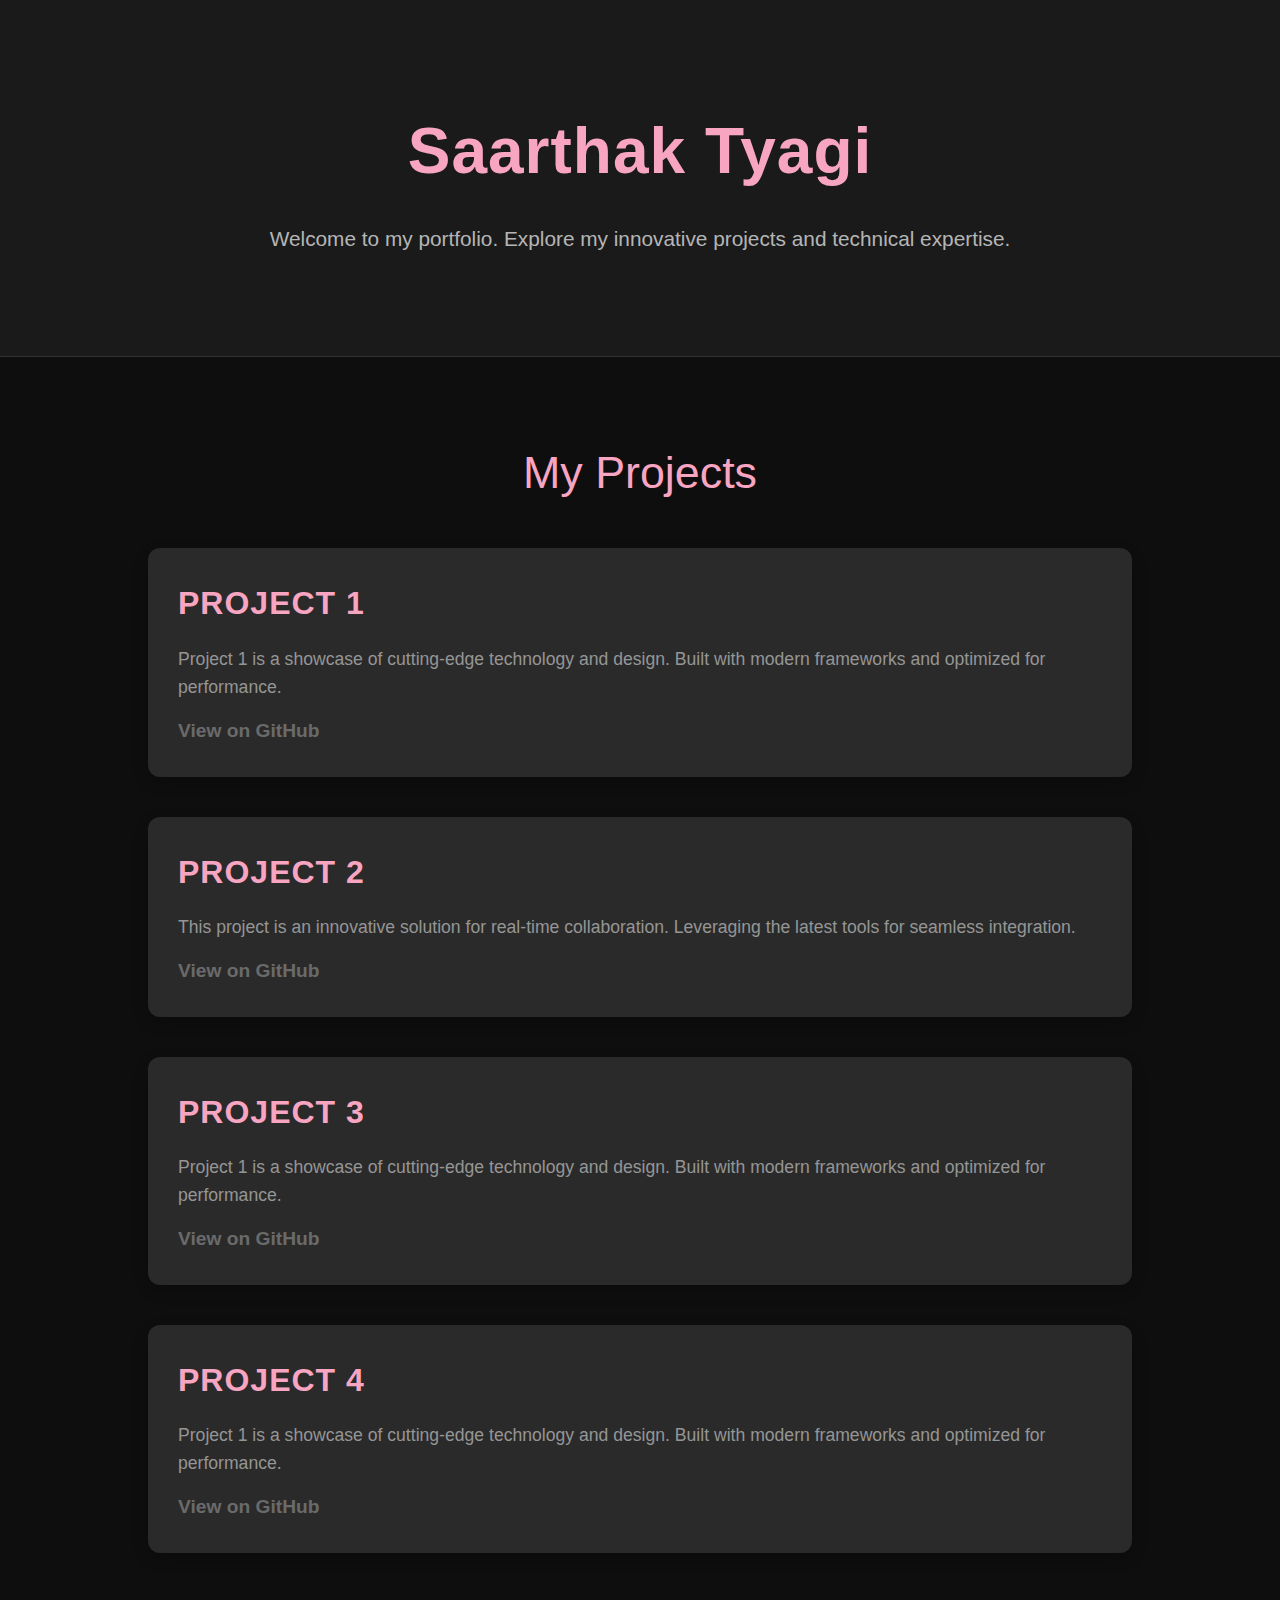
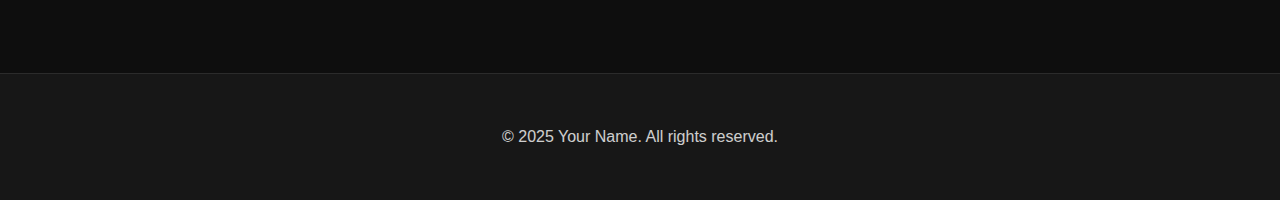
==== index.html @ bccb9c3a "Add files via upload" ====
<!DOCTYPE html>
<html lang="en">
<head>
    <meta charset="UTF-8">
    <meta name="viewport" content="width=device-width, initial-scale=1.0">
    <title>Your Portfolio</title>
    <style>
        /* General Styles */
        * {
            margin: 0;
            padding: 0;
            box-sizing: border-box;
        }

        body {
            font-family: 'Arial', sans-serif;
            background: #0e0e0e;
            color: #ececec;
            line-height: 1.6;
            padding: 0;
            margin: 0;
        }

        .container {
            width: 80%;
            margin: 0 auto;
            padding: 20px;
        }

        a {
            text-decoration: none;
            color: #6a6a6a;
            font-weight: 600;
            transition: color 0.3s ease;
        }

        a:hover {
            color: #f8a5c2;
        }

        /* Header */
        header {
            background-color: #1a1a1a;
            color: #fff;
            padding: 80px 0;
            text-align: center;
            border-bottom: 1px solid #333;
        }

        header h1 {
            font-size: 4rem;
            margin-bottom: 20px;
            letter-spacing: 1px;
            color: #f8a5c2;
        }

        header p {
            font-size: 1.3rem;
            margin-top: 10px;
            color: #dcdcdc;
            opacity: 0.8;
        }

        /* Main Section */
        main {
            padding: 60px 0;
        }

        .projects h2 {
            text-align: center;
            font-size: 2.8rem;
            margin-bottom: 40px;
            color: #f8a5c2;
            font-weight: 500;
        }

        .project {
            background-color: #2a2a2a;
            padding: 30px;
            margin-bottom: 40px;
            border-radius: 12px;
            box-shadow: 0 6px 15px rgba(0, 0, 0, 0.2);
            transition: transform 0.3s ease, box-shadow 0.3s ease;
        }

        .project:hover {
            transform: translateY(-10px);
            box-shadow: 0 10px 25px rgba(0, 0, 0, 0.3);
        }

        .project h3 {
            font-size: 2rem;
            margin-bottom: 15px;
            color: #f8a5c2;
            text-transform: uppercase;
            letter-spacing: 1px;
        }

        .project p {
            font-size: 1.1rem;
            margin-bottom: 15px;
            color: #b0b0b0;
            opacity: 0.8;
        }

        .project a {
            font-size: 1.2rem;
            color: #6a6a6a;
            transition: color 0.3s ease;
        }

        .project a:hover {
            color: #f8a5c2;
        }

        /* Footer */
        footer {
            background-color: #1a1a1a;
            color: #fff;
            text-align: center;
            padding: 30px 0;
            border-top: 1px solid #333;
            opacity: 0.8;
        }

        /* Animation */
        @keyframes fadeIn {
            0% {
                opacity: 0;
                transform: translateY(20px);
            }
            100% {
                opacity: 1;
                transform: translateY(0);
            }
        }

        .container {
            animation: fadeIn 1s ease-out;
        }

    </style>
</head>
<body>
    <header>
        <div class="container">
            <h1>Saarthak Tyagi</h1>
            <p>Welcome to my portfolio. Explore my innovative projects and technical expertise.</p>
        </div>
    </header>
    
    <main>
        <div class="container">
            <section class="projects">
                <h2>My Projects</h2>
                <div class="project">
                    <h3>Project 1</h3>
                    <p>Project 1 is a showcase of cutting-edge technology and design. Built with modern frameworks and optimized for performance.</p>
                    <a href="https://github.com/yourusername/project1" target="_blank">View on GitHub</a>
                </div>
                <div class="project">
                    <h3>Project 2</h3>
                    <p>This project is an innovative solution for real-time collaboration. Leveraging the latest tools for seamless integration.</p>
                    <a href="https://github.com/yourusername/project2" target="_blank">View on GitHub</a>
                </div>
                <div class="project">
                    <h3>Project 3</h3>
                    <p>Project 1 is a showcase of cutting-edge technology and design. Built with modern frameworks and optimized for performance.</p>
                    <a href="https://github.com/yourusername/project1" target="_blank">View on GitHub</a>
                </div>
                <div class="project">
                    <h3>Project 4</h3>
                    <p>Project 1 is a showcase of cutting-edge technology and design. Built with modern frameworks and optimized for performance.</p>
                    <a href="https://github.com/yourusername/project1" target="_blank">View on GitHub</a>
                </div>
                <!-- Add more projects here -->
            </section>
        </div>
    </main>
    
    <footer>
        <div class="container">
            <p>&copy; 2025 Your Name. All rights reserved.</p>
        </div>
    </footer>
</body>
</html>
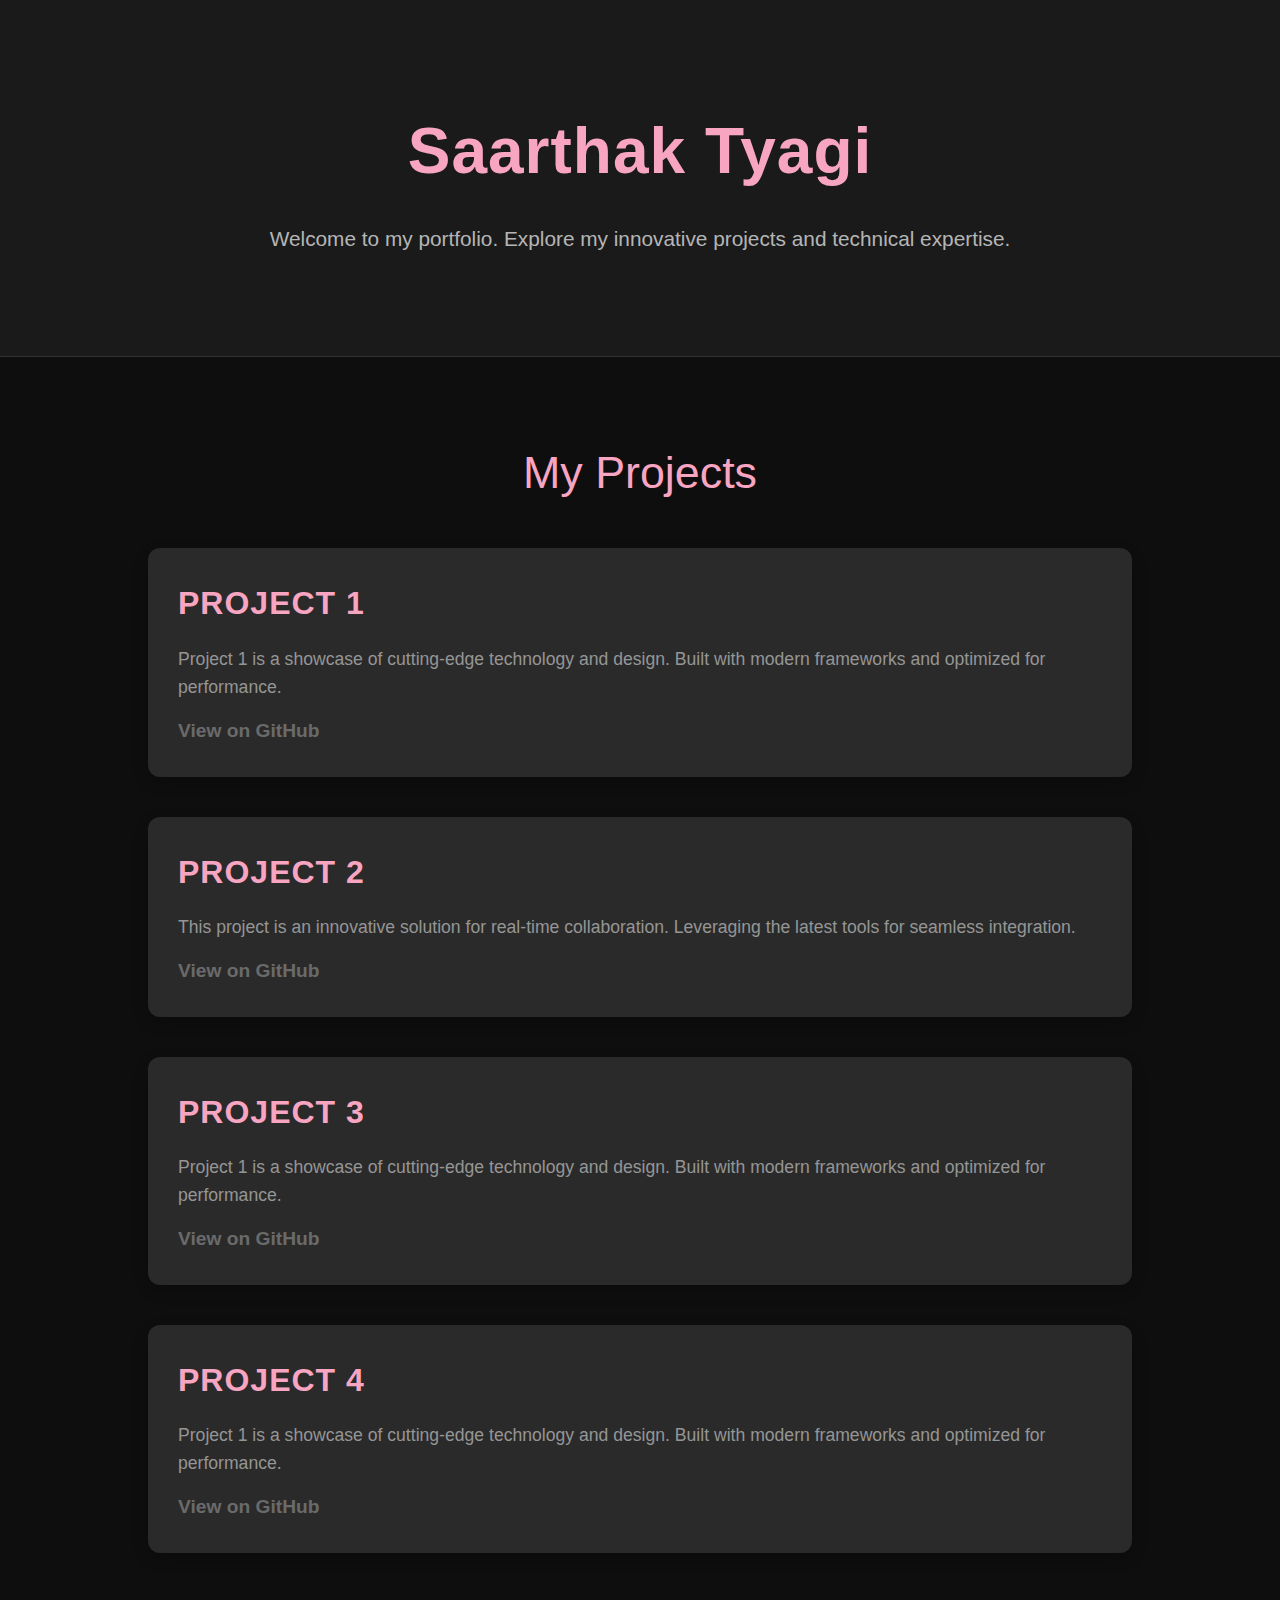
==== commit cdbd26cf: "Update index.html" ====
--- a/index.html
+++ b/index.html
@@ -179,9 +179,6 @@
     </main>
     
     <footer>
-        <div class="container">
-            <p>&copy; 2025 Your Name. All rights reserved.</p>
-        </div>
     </footer>
 </body>
 </html>
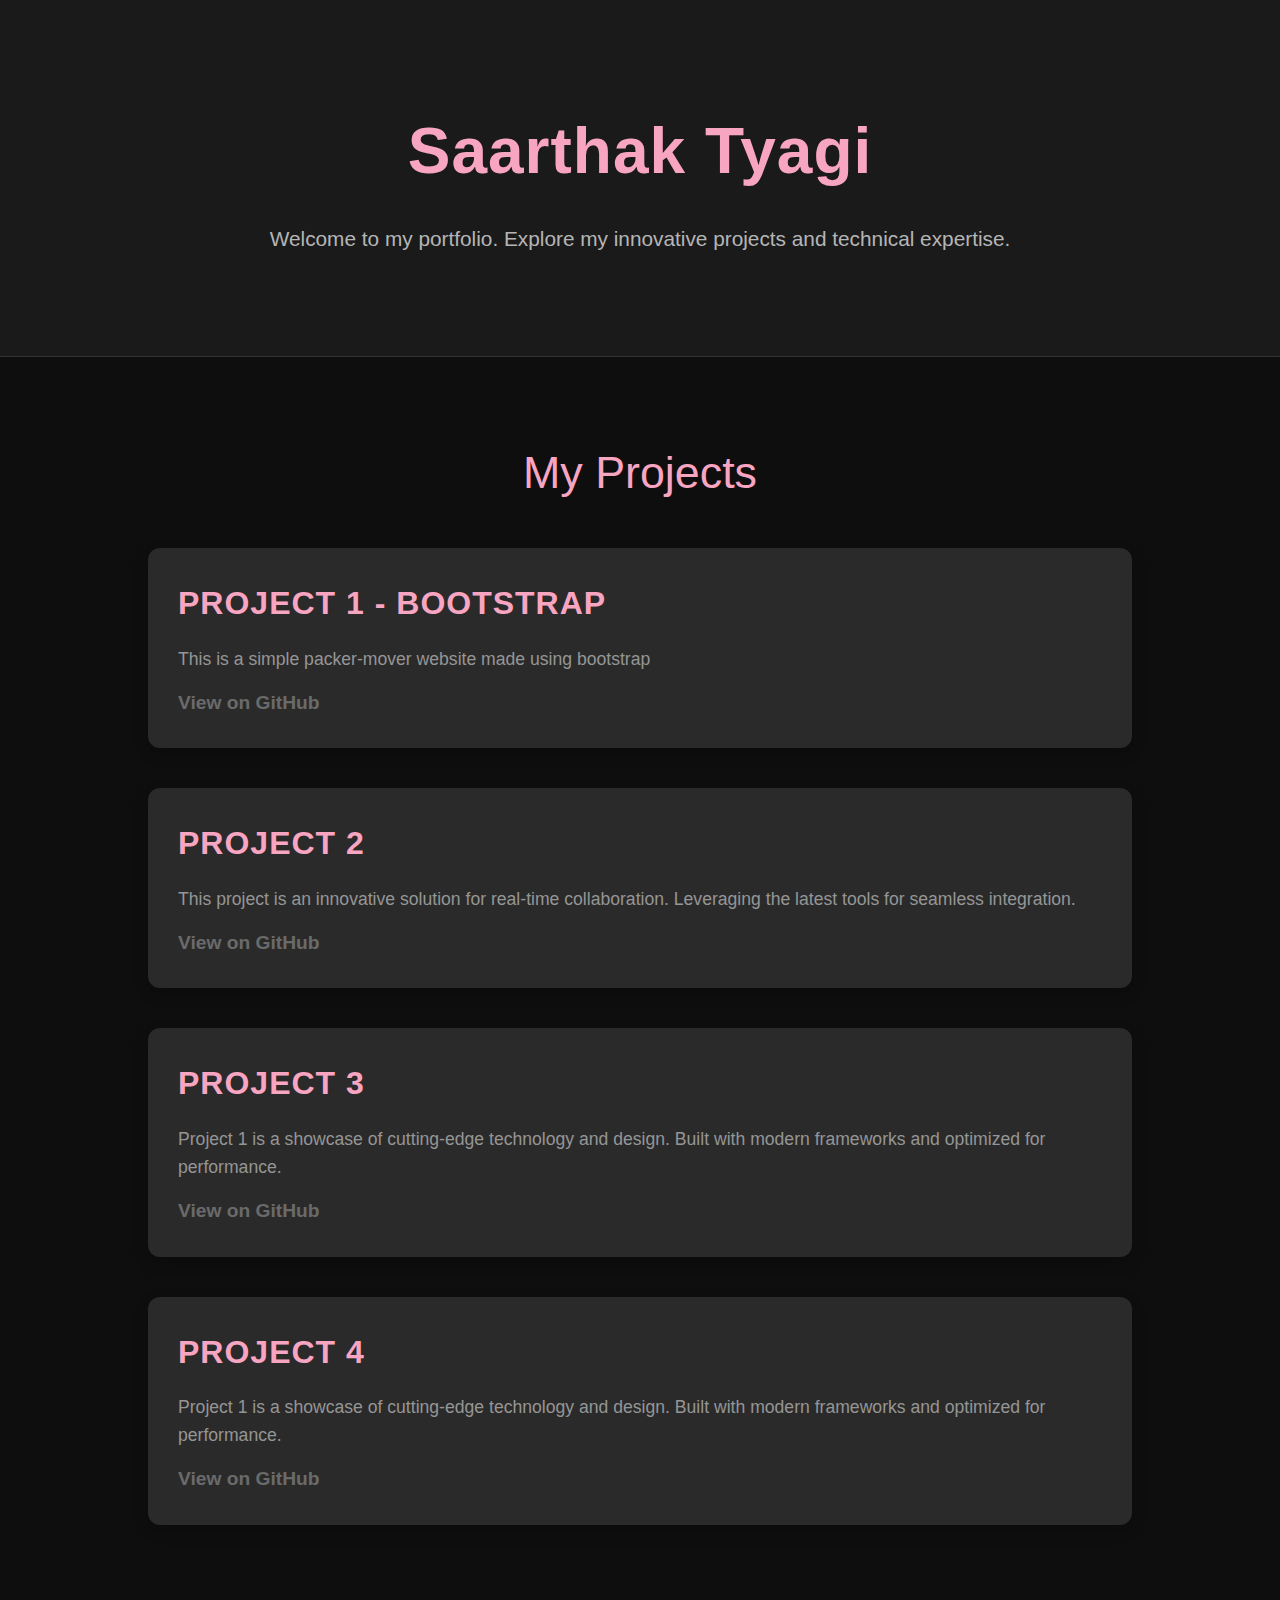
==== commit 5d7b3f74: "Update index.html" ====
--- a/index.html
+++ b/index.html
@@ -154,9 +154,9 @@
             <section class="projects">
                 <h2>My Projects</h2>
                 <div class="project">
-                    <h3>Project 1</h3>
-                    <p>Project 1 is a showcase of cutting-edge technology and design. Built with modern frameworks and optimized for performance.</p>
-                    <a href="https://github.com/yourusername/project1" target="_blank">View on GitHub</a>
+                    <h3>Project 1 - Bootstrap</h3>
+                    <p>This is a simple packer-mover website made using bootstrap</p>
+                    <a href="projects/Bootstrap Components/solution.html" target="_blank">View on GitHub</a>
                 </div>
                 <div class="project">
                     <h3>Project 2</h3>
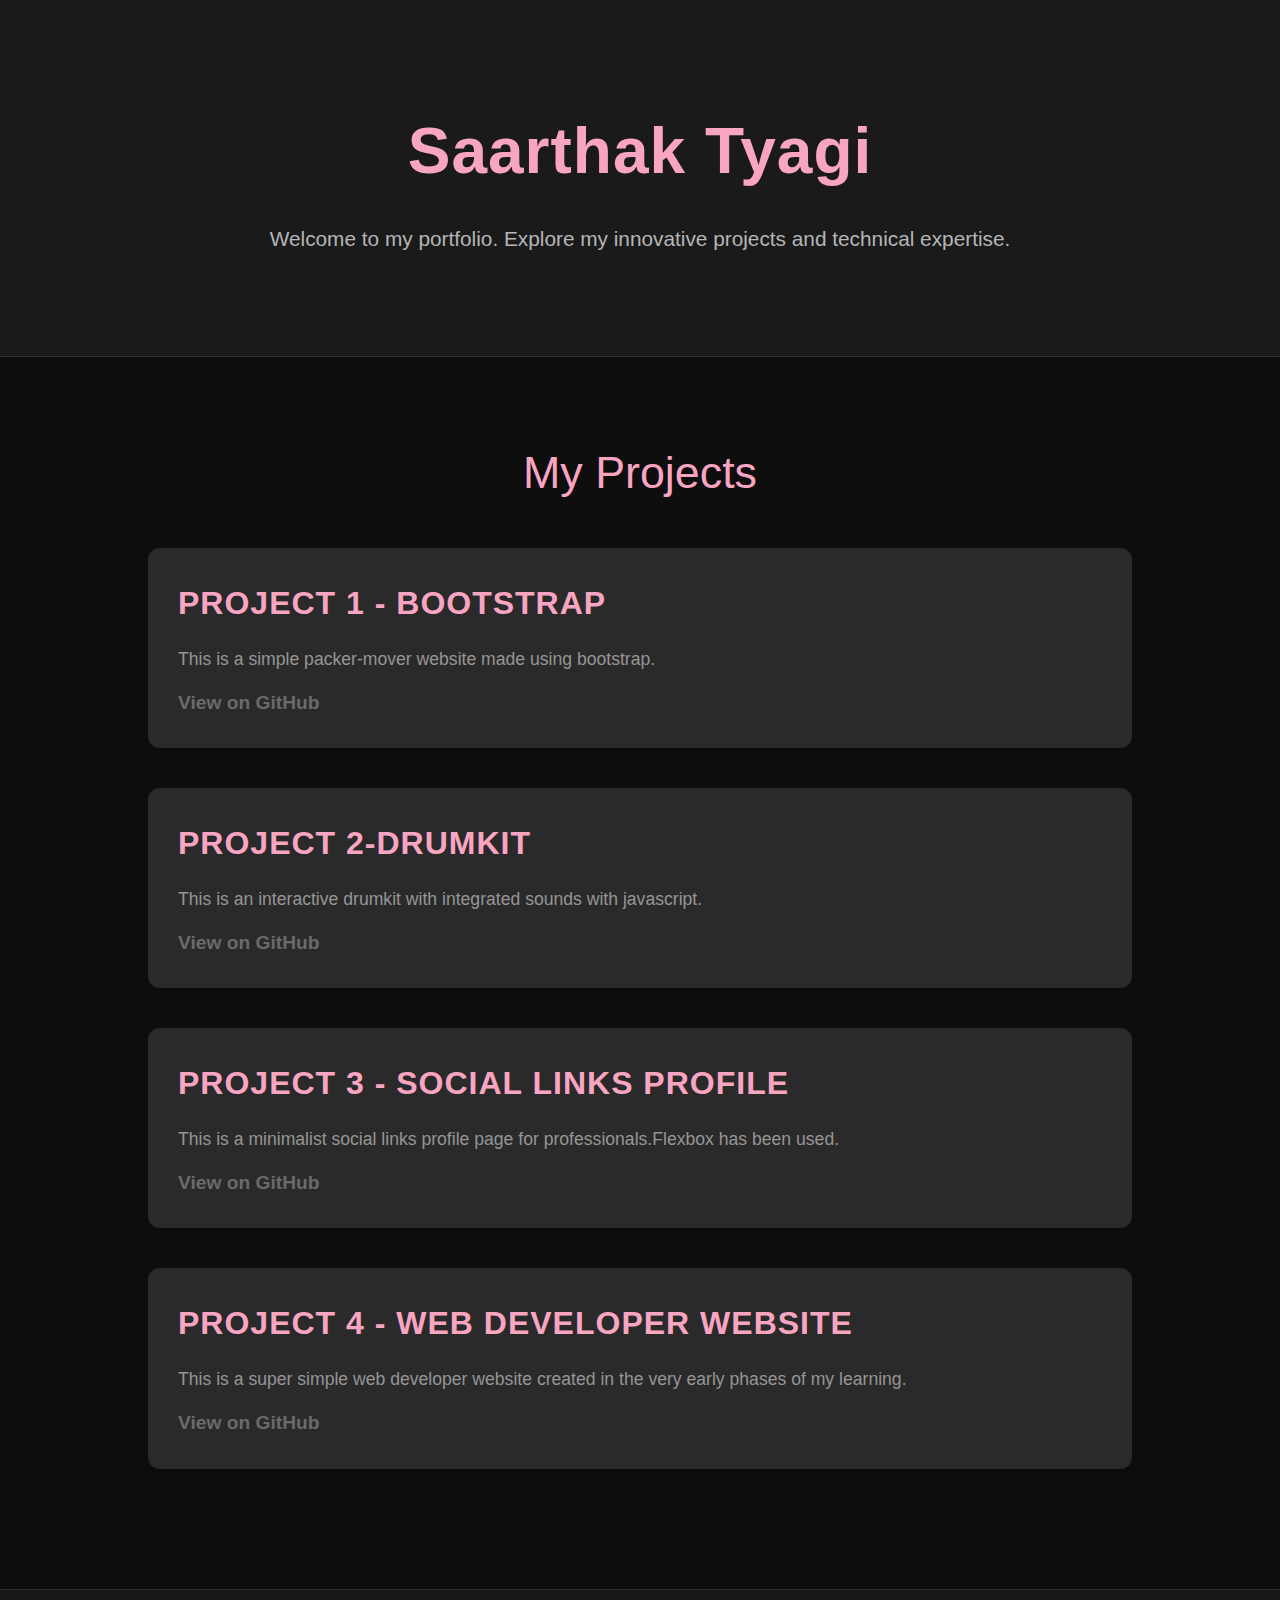
==== commit 4c84a303: "Update index.html" ====
--- a/index.html
+++ b/index.html
@@ -155,23 +155,23 @@
                 <h2>My Projects</h2>
                 <div class="project">
                     <h3>Project 1 - Bootstrap</h3>
-                    <p>This is a simple packer-mover website made using bootstrap</p>
+                    <p>This is a simple packer-mover website made using bootstrap.</p>
                     <a href="projects/Bootstrap Components/solution.html" target="_blank">View on GitHub</a>
                 </div>
                 <div class="project">
-                    <h3>Project 2</h3>
-                    <p>This project is an innovative solution for real-time collaboration. Leveraging the latest tools for seamless integration.</p>
-                    <a href="https://github.com/yourusername/project2" target="_blank">View on GitHub</a>
+                    <h3>Project 2-Drumkit</h3>
+                    <p>This is an interactive drumkit with integrated sounds with javascript.</p>
+                    <a href="projects/Drum Kit Completed/index.html" target="_blank">View on GitHub</a>
                 </div>
                 <div class="project">
-                    <h3>Project 3</h3>
-                    <p>Project 1 is a showcase of cutting-edge technology and design. Built with modern frameworks and optimized for performance.</p>
-                    <a href="https://github.com/yourusername/project1" target="_blank">View on GitHub</a>
+                    <h3>Project 3 - Social Links profile</h3>
+                    <p>This is a minimalist social links profile page for professionals.Flexbox has been used.</p>
+                    <a href="projects/Social links profile/Social links profile.html" target="_blank">View on GitHub</a>
                 </div>
                 <div class="project">
-                    <h3>Project 4</h3>
-                    <p>Project 1 is a showcase of cutting-edge technology and design. Built with modern frameworks and optimized for performance.</p>
-                    <a href="https://github.com/yourusername/project1" target="_blank">View on GitHub</a>
+                    <h3>Project 4 - Web developer website</h3>
+                    <p>This is a super simple web developer website created in the very early phases of my learning.</p>
+                    <a href="projects/Web developer website/website.html" target="_blank">View on GitHub</a>
                 </div>
                 <!-- Add more projects here -->
             </section>
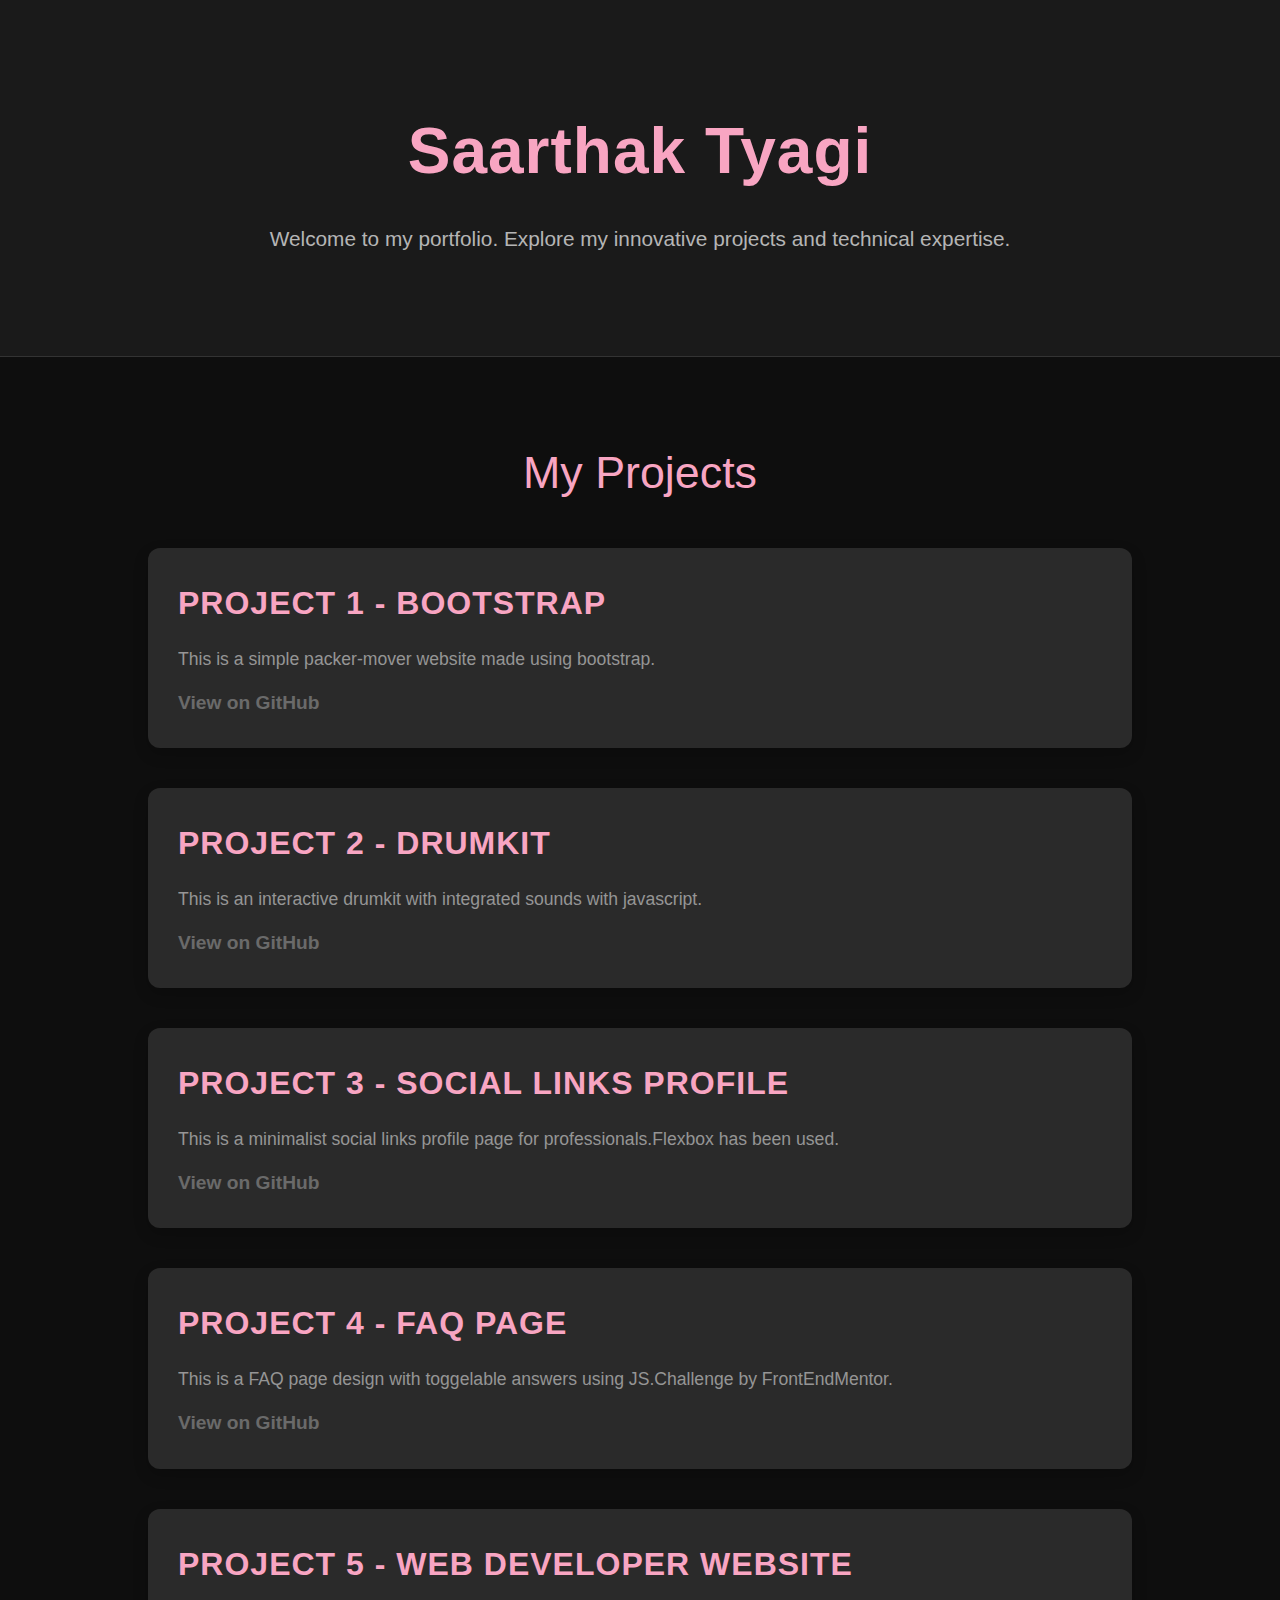
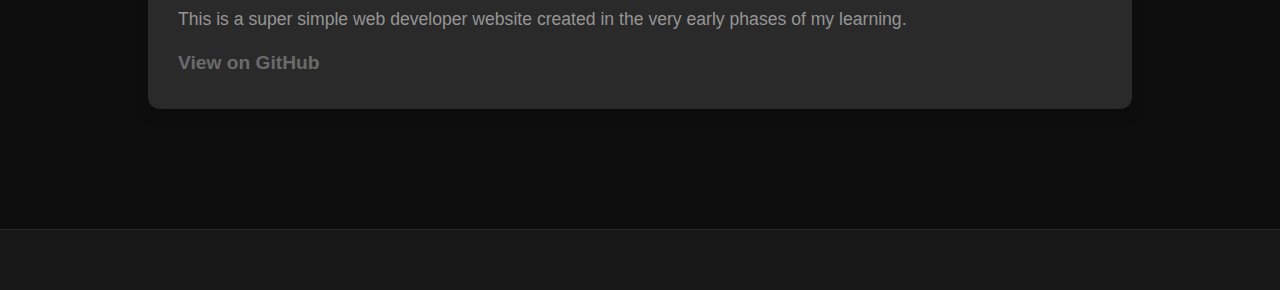
==== commit 7175d675: "Update index.html" ====
--- a/index.html
+++ b/index.html
@@ -159,7 +159,7 @@
                     <a href="projects/Bootstrap Components/solution.html" target="_blank">View on GitHub</a>
                 </div>
                 <div class="project">
-                    <h3>Project 2-Drumkit</h3>
+                    <h3>Project 2 - Drumkit</h3>
                     <p>This is an interactive drumkit with integrated sounds with javascript.</p>
                     <a href="projects/Drum Kit Completed/index.html" target="_blank">View on GitHub</a>
                 </div>
@@ -169,7 +169,12 @@
                     <a href="projects/Social links profile/Social links profile.html" target="_blank">View on GitHub</a>
                 </div>
                 <div class="project">
-                    <h3>Project 4 - Web developer website</h3>
+                    <h3>Project 4 - FAQ Page</h3>
+                    <p>This is a FAQ page design with toggelable answers using JS.Challenge by FrontEndMentor.</p>
+                    <a href="projects/faq-accordion-main/index.html" target="_blank">View on GitHub</a>
+                </div>
+                <div class="project">
+                    <h3>Project 5 - Web developer website</h3>
                     <p>This is a super simple web developer website created in the very early phases of my learning.</p>
                     <a href="projects/Web developer website/website.html" target="_blank">View on GitHub</a>
                 </div>
